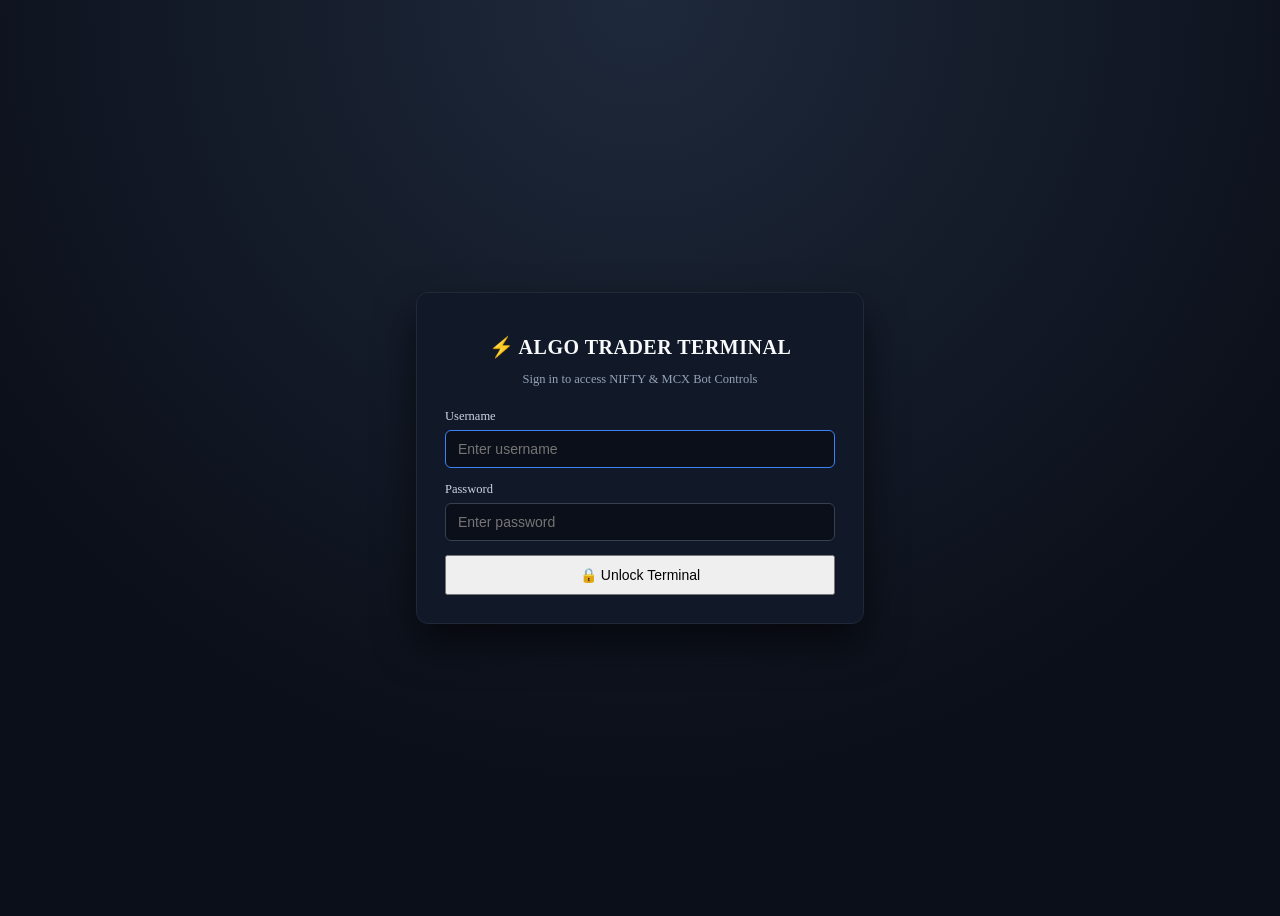
==== frontend/login.html @ b1ac1b5f "first commit" ====
<!DOCTYPE html>
<html lang="en">
<head>
  <meta charset="UTF-8" />
  <meta name="viewport" content="width=device-width, initial-scale=1.0" />
  <title>Login • Algo Trader Terminal</title>
  <link rel="stylesheet" href="/src/style.css" />
  <style>
    body {
      display: flex; align-items: center; justify-content: center;
      min-height: 100vh; background: radial-gradient(circle at top, #1e293b, #0b0f19 70%);
    }
    .login-card {
      width: 100%; max-width: 390px; background: #111827;
      border: 1px solid #1f2937; border-radius: 12px; padding: 28px;
      box-shadow: 0 20px 40px rgba(0, 0, 0, 0.6);
    }
    .login-header { text-align: center; margin-bottom: 22px; }
    .login-header h1 { font-size: 20px; color: #f8fafc; letter-spacing: 0.5px; }
    .login-header p { font-size: 12.5px; color: #94a3b8; margin-top: 6px; }
    .login-form { display: flex; flex-direction: column; gap: 14px; }
    .login-form label { display: flex; flex-direction: column; gap: 6px; font-size: 12.5px; color: #cbd5e1; }
    .login-form input {
      padding: 10px 12px; font-size: 14px; background: #0b0f19;
      border: 1px solid #374151; border-radius: 6px; color: #fff;
    }
    .login-form input:focus { outline: none; border-color: #3b82f6; }
    .error-msg {
      background: #7f1d1d; color: #fca5a5; padding: 8px 10px;
      border-radius: 6px; font-size: 12.5px; text-align: center; display: none;
    }
  </style>
</head>
<body>
  <div class="login-card">
    <div class="login-header">
      <h1>⚡ ALGO TRADER TERMINAL</h1>
      <p>Sign in to access NIFTY & MCX Bot Controls</p>
    </div>

    <div id="err-box" class="error-msg">Invalid credentials</div>

    <form class="login-form" onsubmit="handleLogin(event)">
      <label>Username
        <input type="text" id="username" placeholder="Enter username" required autofocus />
      </label>
      <label>Password
        <input type="password" id="password" placeholder="Enter password" required />
      </label>
      <button type="submit" class="btn primary full-btn" style="padding: 10px; font-size: 14px;">
        🔒 Unlock Terminal
      </button>
    </form>
  </div>

  <script>
    async function handleLogin(e) {
      e.preventDefault();
      const errBox = document.getElementById("err-box");
      errBox.style.display = "none";

      const username = document.getElementById("username").value.trim();
      const password = document.getElementById("password").value;

      try {
        const res = await fetch("/api/auth/login", {
          method: "POST",
          headers: { "Content-Type": "application/json" },
          body: JSON.stringify({ username, password })
        });
        if (res.ok) {
          window.location.href = "/";
        } else {
          errBox.textContent = "Invalid username or password!";
          errBox.style.display = "block";
        }
      } catch (err) {
        errBox.textContent = "Server error. Please try again.";
        errBox.style.display = "block";
      }
    }
  </script>
</body>
</html>
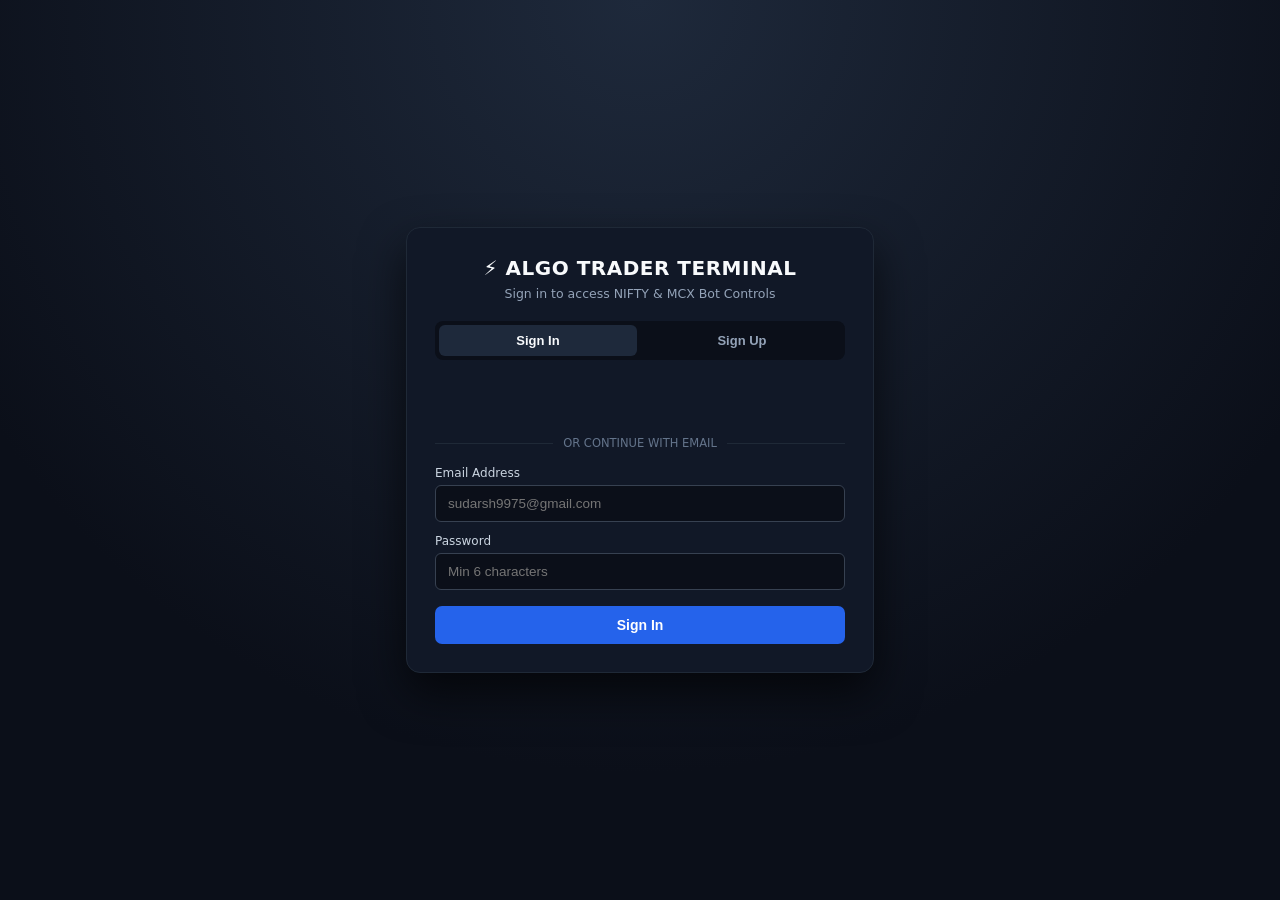
==== commit ac9c43cc: "Debug: Sync auth updates" ====
--- a/frontend/login.html
+++ b/frontend/login.html
@@ -1,84 +1,114 @@
-<!DOCTYPE html>
+﻿<!DOCTYPE html>
 <html lang="en">
 <head>
   <meta charset="UTF-8" />
   <meta name="viewport" content="width=device-width, initial-scale=1.0" />
-  <title>Login • Algo Trader Terminal</title>
-  <link rel="stylesheet" href="/src/style.css" />
+  <title>Sign In / Sign Up • Algo Trader Terminal</title>
+  <script src="https://accounts.google.com/gsi/client" async defer></script>
   <style>
-    body {
-      display: flex; align-items: center; justify-content: center;
-      min-height: 100vh; background: radial-gradient(circle at top, #1e293b, #0b0f19 70%);
-    }
-    .login-card {
-      width: 100%; max-width: 390px; background: #111827;
-      border: 1px solid #1f2937; border-radius: 12px; padding: 28px;
-      box-shadow: 0 20px 40px rgba(0, 0, 0, 0.6);
-    }
-    .login-header { text-align: center; margin-bottom: 22px; }
-    .login-header h1 { font-size: 20px; color: #f8fafc; letter-spacing: 0.5px; }
-    .login-header p { font-size: 12.5px; color: #94a3b8; margin-top: 6px; }
-    .login-form { display: flex; flex-direction: column; gap: 14px; }
-    .login-form label { display: flex; flex-direction: column; gap: 6px; font-size: 12.5px; color: #cbd5e1; }
-    .login-form input {
-      padding: 10px 12px; font-size: 14px; background: #0b0f19;
-      border: 1px solid #374151; border-radius: 6px; color: #fff;
-    }
-    .login-form input:focus { outline: none; border-color: #3b82f6; }
-    .error-msg {
-      background: #7f1d1d; color: #fca5a5; padding: 8px 10px;
-      border-radius: 6px; font-size: 12.5px; text-align: center; display: none;
-    }
+    body { display: flex; align-items: center; justify-content: center; min-height: 100vh; background: radial-gradient(circle at top, #1e293b, #0b0f19 70%); margin: 0; font-family: 'Segoe UI', system-ui, sans-serif; }
+    .login-card { width: 100%; max-width: 410px; background: #111827; border: 1px solid #1f2937; border-radius: 14px; padding: 28px; box-shadow: 0 20px 45px rgba(0, 0, 0, 0.65); }
+    .header { text-align: center; margin-bottom: 20px; }
+    .header h1 { font-size: 20px; color: #f8fafc; margin: 0 0 6px; letter-spacing: 0.5px; }
+    .header p { font-size: 12.5px; color: #94a3b8; margin: 0; }
+    .auth-tabs { display: grid; grid-template-columns: 1fr 1fr; gap: 6px; background: #0b0f19; padding: 4px; border-radius: 8px; margin-bottom: 18px; }
+    .auth-tab { background: transparent; border: none; color: #94a3b8; padding: 8px; border-radius: 6px; font-size: 13px; font-weight: 600; cursor: pointer; }
+    .auth-tab.active { background: #1e293b; color: #f8fafc; }
+    .google-wrap { display: flex; justify-content: center; margin-bottom: 16px; min-height: 42px; }
+    .divider { display: flex; align-items: center; gap: 10px; color: #64748b; font-size: 11.5px; margin-bottom: 16px; }
+    .divider::before, .divider::after { content: ""; flex: 1; height: 1px; background: #1f2937; }
+    .auth-form { display: flex; flex-direction: column; gap: 12px; }
+    .auth-form label { display: flex; flex-direction: column; gap: 5px; font-size: 12px; color: #cbd5e1; }
+    .auth-form input { padding: 10px 12px; font-size: 13.5px; background: #0b0f19; border: 1px solid #374151; border-radius: 6px; color: #fff; }
+    .submit-btn { padding: 11px; font-size: 14px; font-weight: 600; background: #2563eb; color: #fff; border: none; border-radius: 7px; cursor: pointer; margin-top: 4px; }
+    .error-msg { background: #7f1d1d; color: #fca5a5; padding: 9px 12px; margin-top: 14px; border-radius: 7px; font-size: 12.5px; text-align: center; display: none; }
   </style>
 </head>
 <body>
   <div class="login-card">
-    <div class="login-header">
+    <div class="header">
       <h1>⚡ ALGO TRADER TERMINAL</h1>
-      <p>Sign in to access NIFTY & MCX Bot Controls</p>
+      <p id="sub-title">Sign in to access NIFTY & MCX Bot Controls</p>
     </div>
-
-    <div id="err-box" class="error-msg">Invalid credentials</div>
-
-    <form class="login-form" onsubmit="handleLogin(event)">
-      <label>Username
-        <input type="text" id="username" placeholder="Enter username" required autofocus />
-      </label>
-      <label>Password
-        <input type="password" id="password" placeholder="Enter password" required />
-      </label>
-      <button type="submit" class="btn primary full-btn" style="padding: 10px; font-size: 14px;">
-        🔒 Unlock Terminal
-      </button>
+    <div class="auth-tabs">
+      <button type="button" class="auth-tab active" id="tab-signin" onclick="setMode('signin')">Sign In</button>
+      <button type="button" class="auth-tab" id="tab-signup" onclick="setMode('signup')">Sign Up</button>
+    </div>
+    <div class="google-wrap">
+      <div id="g_id_onload" data-client_id="458048900570-n8u3gvfgo4pdcdomam4pt0sau6akpmoe.apps.googleusercontent.com" data-context="signin" data-ux_mode="popup" data-callback="handleGoogleCredential" data-auto_prompt="false"></div>
+      <div class="g_id_signin" data-type="standard" data-shape="rectangular" data-theme="filled_black" data-text="continue_with" data-size="large" data-logo_alignment="left" data-width="340"></div>
+    </div>
+    <div class="divider">OR CONTINUE WITH EMAIL</div>
+    <form class="auth-form" onsubmit="handleEmailAuth(event)">
+      <label id="name-field" style="display: none;">Full Name <input type="text" id="auth-name" placeholder="Sudarsh Daidipya" /></label>
+      <label>Email Address <input type="email" id="auth-email" placeholder="sudarsh9975@gmail.com" required /></label>
+      <label>Password <input type="password" id="auth-pass" placeholder="Min 6 characters" required /></label>
+      <button type="submit" id="submit-btn" class="submit-btn">Sign In</button>
     </form>
+    <div id="err-box" class="error-msg"></div>
   </div>
-
   <script>
-    async function handleLogin(e) {
+    if (localStorage.getItem("algo_token")) { window.location.replace("/"); }
+    let mode = "signin";
+    function setMode(m) {
+      mode = m;
+      document.getElementById("err-box").style.display = "none";
+      document.getElementById("tab-signin").classList.toggle("active", mode === "signin");
+      document.getElementById("tab-signup").classList.toggle("active", mode === "signup");
+      document.getElementById("name-field").style.display = mode === "signup" ? "flex" : "none";
+      document.getElementById("submit-btn").textContent = mode === "signup" ? "Create Account & Sign In" : "Sign In";
+    }
+    async function handleGoogleCredential(response) {
+      const errBox = document.getElementById("err-box");
+      errBox.style.display = "none";
+      try {
+        const res = await fetch("/api/auth/google", {
+          method: "POST",
+          headers: { "Content-Type": "application/json" },
+          body: JSON.stringify({ credential: response.credential })
+        });
+        const data = await res.json();
+        if (res.ok && data.token) {
+          localStorage.setItem("algo_token", data.token);
+          window.location.replace("/");
+        } else {
+          errBox.textContent = data.detail || "Google authentication failed!";
+          errBox.style.display = "block";
+        }
+      } catch (e) {
+        errBox.textContent = "Server error: " + e.message;
+        errBox.style.display = "block";
+      }
+    }
+    async function handleEmailAuth(e) {
       e.preventDefault();
       const errBox = document.getElementById("err-box");
       errBox.style.display = "none";
-
-      const username = document.getElementById("username").value.trim();
-      const password = document.getElementById("password").value;
-
+      const endpoint = mode === "signup" ? "/api/auth/signup" : "/api/auth/login";
+      const payload = {
+        name: document.getElementById("auth-name").value.trim(),
+        email: document.getElementById("auth-email").value.trim(),
+        password: document.getElementById("auth-pass").value
+      };
       try {
-        const res = await fetch("/api/auth/login", {
+        const res = await fetch(endpoint, {
           method: "POST",
           headers: { "Content-Type": "application/json" },
-          body: JSON.stringify({ username, password })
+          body: JSON.stringify(payload)
         });
-        if (res.ok) {
-          window.location.href = "/";
+        const data = await res.json();
+        if (res.ok && data.token) {
+          localStorage.setItem("algo_token", data.token);
+          window.location.replace("/");
         } else {
-          errBox.textContent = "Invalid username or password!";
+          errBox.textContent = data.detail || "Authentication failed!";
           errBox.style.display = "block";
         }
-      } catch (err) {
-        errBox.textContent = "Server error. Please try again.";
+      } catch (e) {
+        errBox.textContent = "Server error: " + e.message;
         errBox.style.display = "block";
       }
     }
   </script>
 </body>
-</html>+</html>
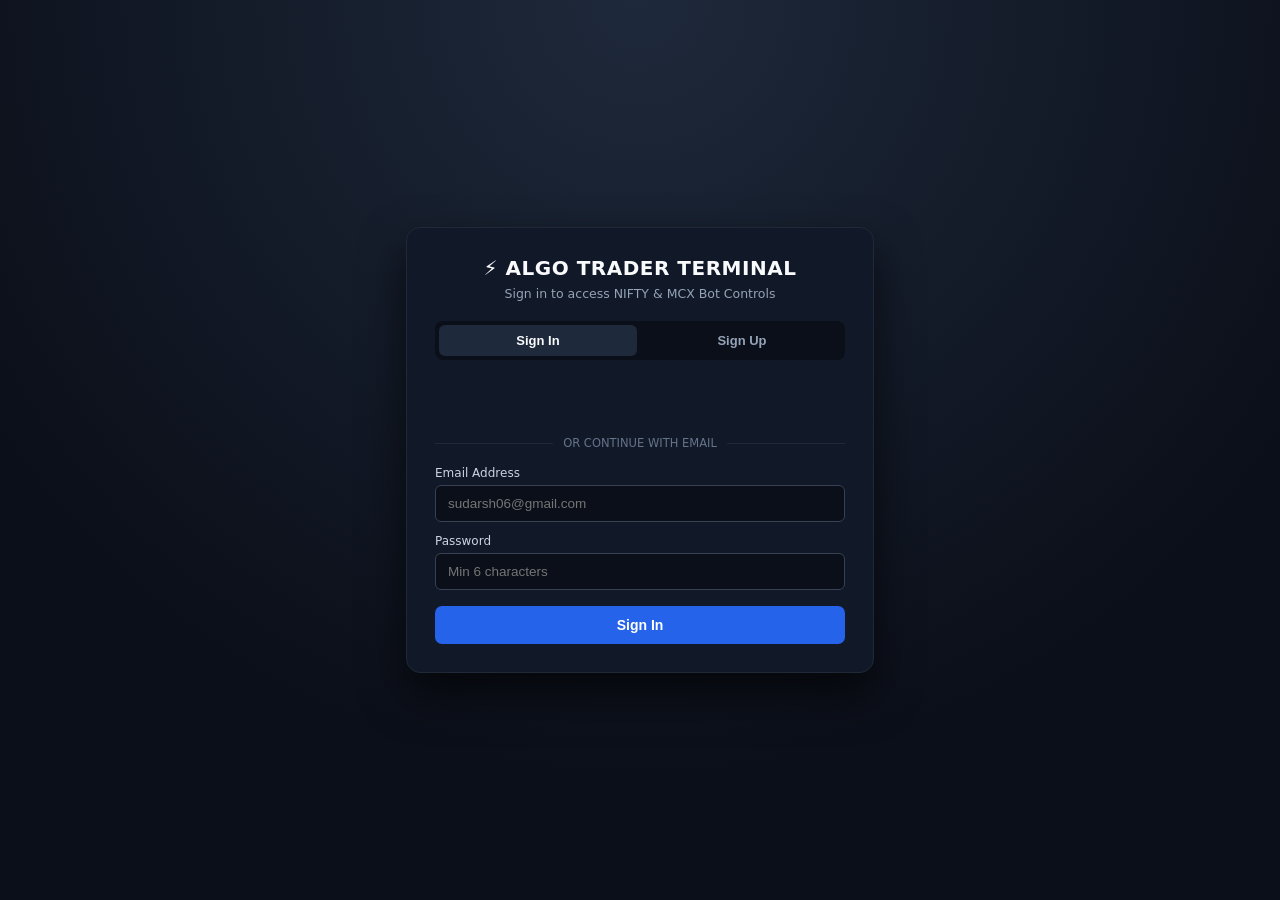
==== commit 37e629d6: "Fix: Complete Google OAuth & Email login flow and restore dashboard UI" ====
--- a/frontend/login.html
+++ b/frontend/login.html
@@ -41,7 +41,7 @@
     <div class="divider">OR CONTINUE WITH EMAIL</div>
     <form class="auth-form" onsubmit="handleEmailAuth(event)">
       <label id="name-field" style="display: none;">Full Name <input type="text" id="auth-name" placeholder="Sudarsh Daidipya" /></label>
-      <label>Email Address <input type="email" id="auth-email" placeholder="sudarsh9975@gmail.com" required /></label>
+      <label>Email Address <input type="email" id="auth-email" placeholder="sudarsh06@gmail.com" required /></label>
       <label>Password <input type="password" id="auth-pass" placeholder="Min 6 characters" required /></label>
       <button type="submit" id="submit-btn" class="submit-btn">Sign In</button>
     </form>
@@ -111,4 +111,4 @@
     }
   </script>
 </body>
-</html>
+</html>
